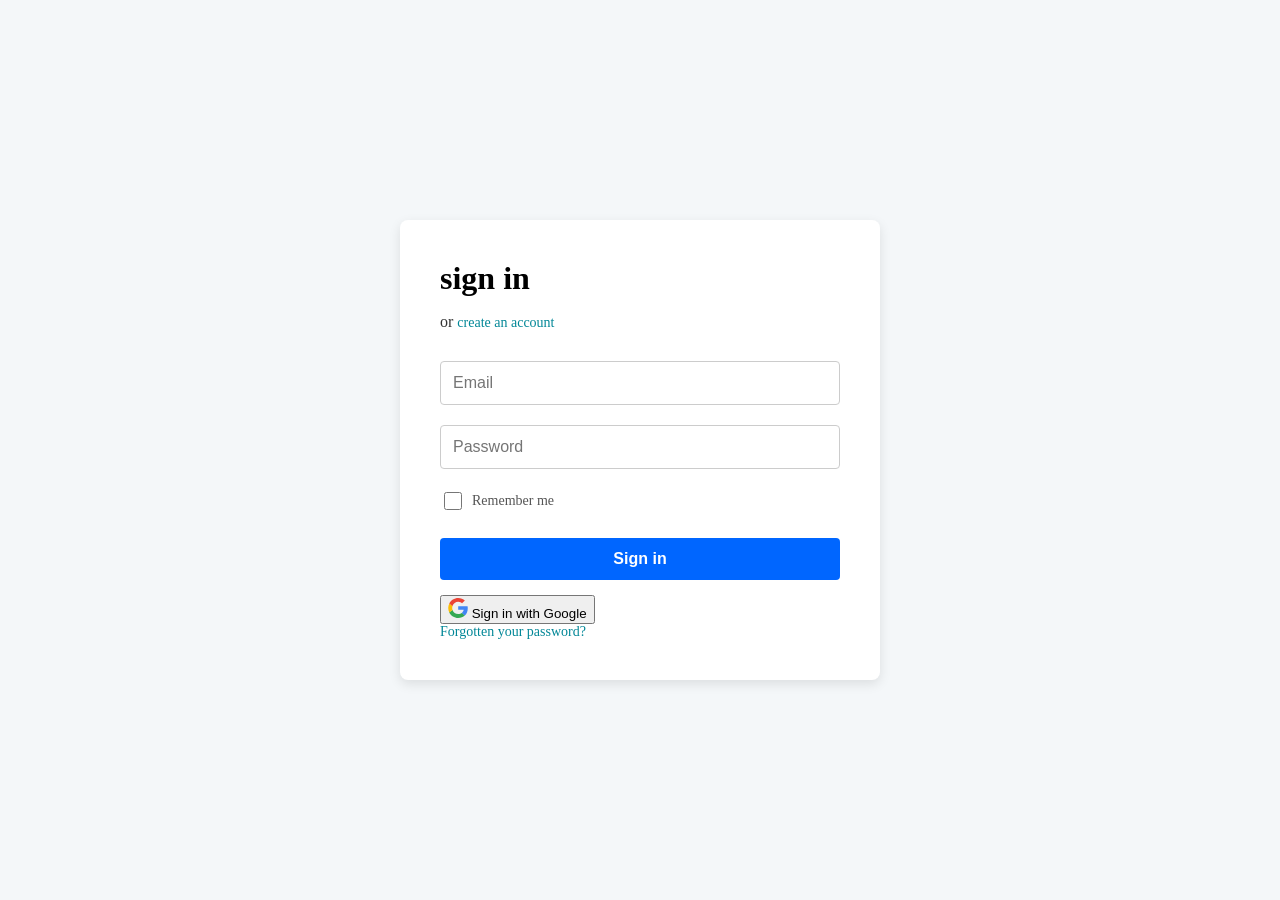
==== main.html @ 384b0066 "first version of my website" ====
<html>
<head>
    <meta charset="UTF-8">
    <meta name="viewport" content="width=device-width, initial-scale=1.0">
    <title>Sign In Page</title>
<link rel="stylesheet" href="main-css.css">
</head>
<body>

<div class="sign-in">

    <div>
	<h1>sign in</h1>
	<p class="subtitle">or <a class="links" href="">create an account<a></p>
	</div>

    <div class="input-group">
		<input placeholder="Email" type="email">
	</div>
	<div class="input-group">	
		<input placeholder="Password" type="password">
	</div>


	<div class="remember">
		<input id="remain" type="checkbox">
		<label for="remain">Remember me</label>
	</div>

	<div>
		<button class="sign-in-btn">Sign in</button>
		<button class="sign-in-with-google"><img src="asserts/google-icon-logo-svg.svg" alt="Google Image" style=" height: 20px; width: 20px;"> Sign in with Google</button>
	</div>	


		<a class="links" href="">Forgotten your password?</a>
	
</div>

</body>
</html>
---- main-css.css ----
body{
	display: flex;
	justify-content: center;
	align-items:center;
	background-color: #F4F7F9;
	margin: 0;
	min-height: 100vh;
}

.sign-in{
	width: 100%;
	padding: 40px;
	background: white;
	border-radius: 8px;
	box-shadow: 0 4px 12px rgba(0, 0, 0, 0.1);
	max-width: 400px;
.links{
	text-decoration: none;
	color: #028797;
	font-size: 14px;
}
h1{
	margin: 0 0 8px 0;
	font-size: 32px;
	font-weight: 700;
}
.subtitle{
	margin-bottom: 30px;
	color: #333;
}
.input-group{
	margin-bottom: 20px;
}

input[type="email"],
input[type="password"]{
	width: 100%;
	padding: 12px;
	border: 1px solid #ccc;
	border-radius: 4px;
	box-sizing: border-box;
	font-size: 16px;
}
.remember{
	display: flex;
	align-items: center;
	margin-bottom: 25px;
	font-size: 14px;
	color: #555;
}
.remember input{
	margin-right: 10px;
	width: 18px;
	height: 18px;
	cursor:pointer;
}
.sign-in-btn{
	width: 100%;
	padding: 12px;
	color: white;
	background-color: #0066ff;
	border: none;
	border-radius: 4px;
	font-size: 16px;
	font-weight: 600;
	cursor: pointer;
	margin-bottom: 15px;

}
.sign-in-btn:hover {
	background-color: #0052cc;
}
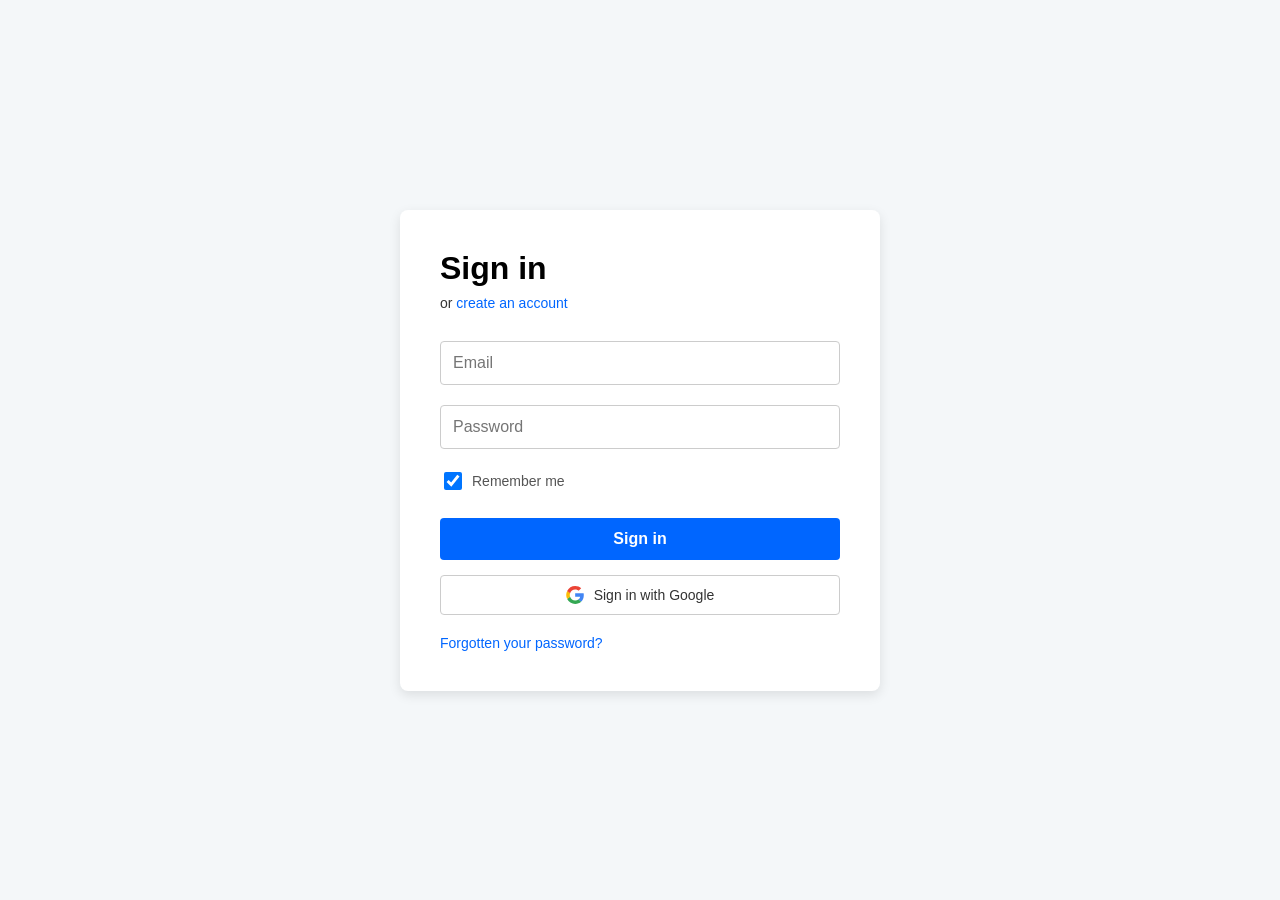
==== commit 54649932: "To upload on github" ====
--- a/main.html
+++ b/main.html
@@ -9,9 +9,9 @@
 
 <div class="sign-in">
 
-    <div>
-	<h1>sign in</h1>
-	<p class="subtitle">or <a class="links" href="">create an account<a></p>
+	<h1>Sign in</h1>
+    <div class="subtitle">
+	or <a class="links" href="">create an account<a>
 	</div>
 
     <div class="input-group">
@@ -23,17 +23,17 @@
 
 
 	<div class="remember">
-		<input id="remain" type="checkbox">
+		<input id="remain" type="checkbox" checked>
 		<label for="remain">Remember me</label>
 	</div>
 
 	<div>
 		<button class="sign-in-btn">Sign in</button>
-		<button class="sign-in-with-google"><img src="asserts/google-icon-logo-svg.svg" alt="Google Image" style=" height: 20px; width: 20px;"> Sign in with Google</button>
+		<button class="sign-in-with-google"><img src="asserts/google-icon-logo-svg.svg" alt="Google Image" > Sign in with Google</button>
 	</div>	
 
 
-		<a class="links" href="">Forgotten your password?</a>
+		<a class="links" id ="forgot-password"href="">Forgotten your password?</a>
 	
 </div>
 
--- a/main-css.css
+++ b/main-css.css
@@ -1,5 +1,6 @@
 
 body{
+	font-family: -apple-system, BlinkMacSystemFont, "Segoe UI", Roboto, Helvetica, Arial, sans-serif;
 	display: flex;
 	justify-content: center;
 	align-items:center;
@@ -17,7 +18,7 @@
 	max-width: 400px;
 .links{
 	text-decoration: none;
-	color: #028797;
+	color: #0066ff;
 	font-size: 14px;
 }
 h1{
@@ -28,6 +29,7 @@
 .subtitle{
 	margin-bottom: 30px;
 	color: #333;
+	font-size: 14px;
 }
 .input-group{
 	margin-bottom: 20px;
@@ -70,4 +72,26 @@
 }
 .sign-in-btn:hover {
 	background-color: #0052cc;
+}
+.sign-in-with-google{
+	width: 100%;
+	padding: 10px;
+	background-color: white;
+	border: 1px solid #ccc;
+	border-radius: 4px;
+	display: flex;
+	justify-content: center;
+	align-items: center;
+	gap: 10px;
+	font-size: 14px;
+	cursor: pointer;
+	color: #333;
+}
+.sign-in-with-google img {
+	width: 18px;
+}
+#forgot-password{
+	display: block;
+	text-align: left;
+	margin-top: 20px;
 }
